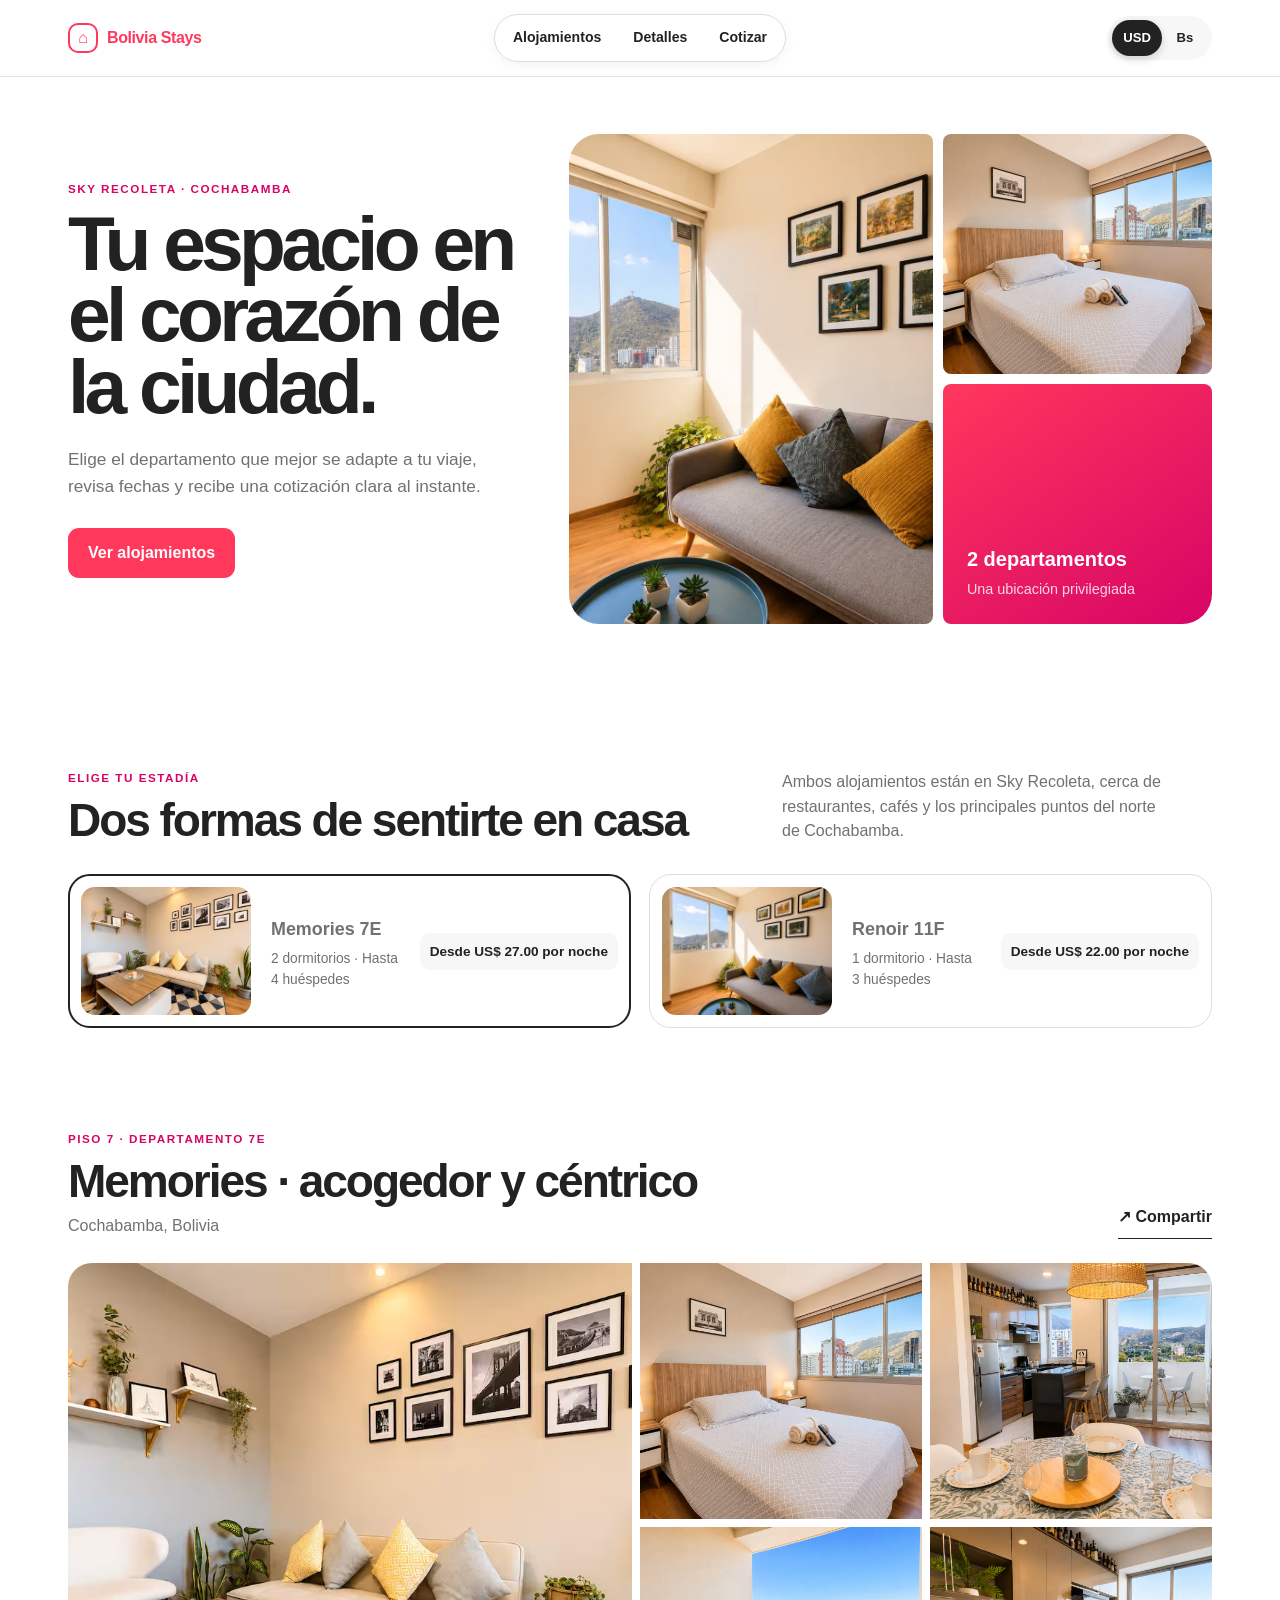
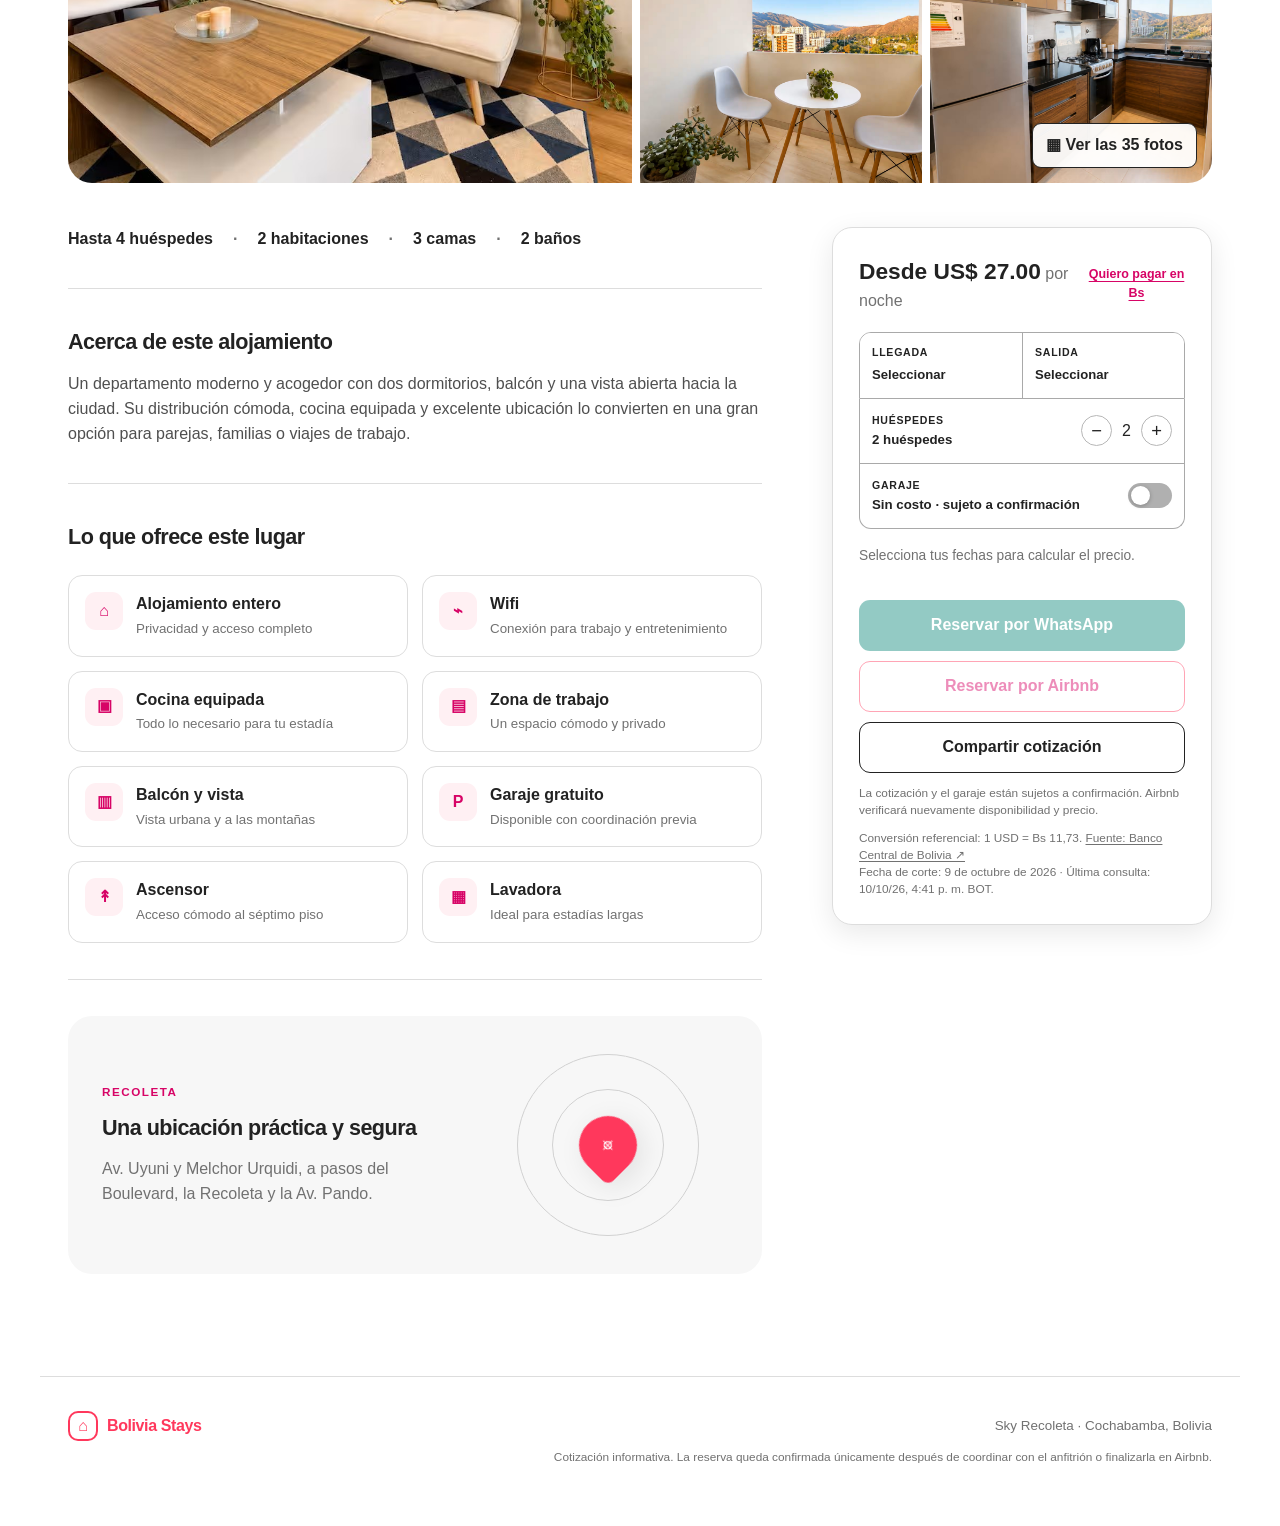
==== reservar/index.html @ 80db9d6a "feat: add public booking and quotation page" ====
<!doctype html>
<html lang="es">
<head>
  <meta charset="UTF-8">
  <meta name="viewport" content="width=device-width, initial-scale=1">
  <meta name="theme-color" content="#ff385c">
  <meta name="description" content="Cotiza tu estadía en Memories 7E o Renoir's 11F, en Sky Recoleta, Cochabamba.">
  <title>Reserva directa · Bolivia Stays</title>
  <link rel="preconnect" href="https://www.airbnb.com.bo">
  <link rel="stylesheet" href="styles.css">
  <script src="properties.js" defer></script>
  <script src="app.js" defer></script>
</head>
<body>
  <a class="skip-link" href="#main-content">Saltar al contenido</a>

  <header class="site-header">
    <div class="header-inner">
      <a class="brand" href="#top" aria-label="Bolivia Stays, inicio">
        <span class="brand-mark" aria-hidden="true">⌂</span>
        <span>Bolivia Stays</span>
      </a>
      <nav class="main-nav" aria-label="Navegación principal">
        <a href="#alojamientos">Alojamientos</a>
        <a href="#detalles">Detalles</a>
        <a href="#reservar">Cotizar</a>
      </nav>
      <div class="currency-switcher" role="group" aria-label="Moneda">
        <button type="button" class="currency-btn is-active" data-currency="USD" aria-pressed="true">USD</button>
        <button type="button" class="currency-btn" data-currency="BOB" aria-pressed="false">Bs</button>
      </div>
    </div>
  </header>

  <main id="main-content">
    <section class="hero" id="top">
      <div class="hero-copy">
        <p class="eyebrow">Sky Recoleta · Cochabamba</p>
        <h1>Tu espacio en el corazón de la ciudad.</h1>
        <p class="hero-text">Elige el departamento que mejor se adapte a tu viaje, revisa fechas y recibe una cotización clara al instante.</p>
        <a class="button primary" href="#alojamientos">Ver alojamientos</a>
      </div>
      <div class="hero-collage" aria-label="Fotografías de los departamentos">
        <img src="assets/11f/Sala%201.jpg" alt="Sala luminosa del apartamento Renoir 11F">
        <img src="assets/7e/Suite%206.jpg" alt="Dormitorio principal del departamento Memories 7E">
        <div class="hero-note"><strong>2 departamentos</strong><span>Una ubicación privilegiada</span></div>
      </div>
    </section>

    <section class="section" id="alojamientos">
      <div class="section-heading">
        <div><p class="eyebrow">Elige tu estadía</p><h2>Dos formas de sentirte en casa</h2></div>
        <p>Ambos alojamientos están en Sky Recoleta, cerca de restaurantes, cafés y los principales puntos del norte de Cochabamba.</p>
      </div>
      <div class="property-selector" role="tablist" aria-label="Departamentos"></div>
    </section>

    <section class="section listing" id="detalles">
      <div class="listing-heading">
        <div>
          <p class="eyebrow property-kicker"></p>
          <h2 class="property-name"></h2>
          <p class="property-location">Cochabamba, Bolivia</p>
        </div>
        <button class="share-link" type="button" data-action="share">↗ Compartir</button>
      </div>

      <div class="photo-mosaic" aria-label="Galería del departamento"></div>

      <div class="listing-layout">
        <div class="listing-content">
          <div class="fact-line" aria-label="Resumen del alojamiento"></div>
          <hr>
          <section class="description-block">
            <h3>Acerca de este alojamiento</h3>
            <p class="property-description"></p>
          </section>
          <hr>
          <section>
            <h3>Lo que ofrece este lugar</h3>
            <div class="amenities-grid"></div>
          </section>
          <hr>
          <section class="location-card">
            <div><p class="eyebrow">Recoleta</p><h3>Una ubicación práctica y segura</h3><p>Av. Uyuni y Melchor Urquidi, a pasos del Boulevard, la Recoleta y la Av. Pando.</p></div>
            <div class="location-orbit" aria-hidden="true"><span>⌖</span></div>
          </section>
        </div>

        <aside class="booking-card" id="reservar" aria-label="Cotizador de reserva">
          <div class="price-lead">
            <div><strong class="night-price"></strong><span> por noche</span></div>
            <button type="button" class="currency-quick" data-action="currency-bob">Quiero pagar en Bs</button>
          </div>
          <div class="date-fields">
            <button type="button" class="field-button" data-action="open-calendar" data-date-target="checkin"><small>Llegada</small><strong id="checkin-label">Seleccionar</strong></button>
            <button type="button" class="field-button" data-action="open-calendar" data-date-target="checkout"><small>Salida</small><strong id="checkout-label">Seleccionar</strong></button>
          </div>
          <div class="guest-field">
            <div><small>Huéspedes</small><strong id="guest-label">2 huéspedes</strong></div>
            <div class="stepper" aria-label="Cantidad de huéspedes">
              <button type="button" data-action="guest-minus" aria-label="Quitar huésped">−</button>
              <span id="guest-count">2</span>
              <button type="button" data-action="guest-plus" aria-label="Añadir huésped">+</button>
            </div>
          </div>
          <label class="parking-field"><span><small>Garaje</small><strong>Sin costo · sujeto a confirmación</strong></span><input id="parking" type="checkbox"><span class="toggle" aria-hidden="true"></span></label>

          <div class="quote-status" role="status">Selecciona tus fechas para calcular el precio.</div>
          <div class="discounts" aria-live="polite"></div>
          <div class="price-breakdown" hidden></div>
          <div class="action-stack">
            <a class="button whatsapp disabled" data-action="whatsapp" aria-disabled="true">Reservar por WhatsApp</a>
            <a class="button airbnb disabled" data-action="airbnb" aria-disabled="true">Reservar por Airbnb</a>
            <button class="button secondary" type="button" data-action="share">Compartir cotización</button>
          </div>
          <p class="booking-note">La cotización y el garaje están sujetos a confirmación. Airbnb verificará nuevamente disponibilidad y precio.</p>
          <div class="exchange-note" aria-live="polite"></div>
        </aside>
      </div>
    </section>
  </main>

  <footer>
    <a class="brand" href="#top"><span class="brand-mark" aria-hidden="true">⌂</span><span>Bolivia Stays</span></a>
    <p>Sky Recoleta · Cochabamba, Bolivia</p>
    <p class="privacy-note">Cotización informativa. La reserva queda confirmada únicamente después de coordinar con el anfitrión o finalizarla en Airbnb.</p>
  </footer>

  <dialog id="calendar-dialog" class="modal calendar-modal" aria-labelledby="calendar-title">
    <div class="modal-header"><div><p class="eyebrow">Selecciona fechas</p><h2 id="calendar-title">Tu estadía</h2></div><button type="button" class="icon-button" data-action="close-calendar" aria-label="Cerrar">×</button></div>
    <p class="calendar-instruction" id="calendar-availability">Elige llegada y salida.</p>
    <div class="calendar-toolbar"><button type="button" class="icon-button" data-action="calendar-prev" aria-label="Mes anterior">←</button><strong id="calendar-range-label"></strong><button type="button" class="icon-button" data-action="calendar-next" aria-label="Mes siguiente">→</button></div>
    <div class="calendars"></div>
    <div class="calendar-footer"><span><i class="legend-dot blocked"></i> No disponible</span><button class="button primary small" type="button" data-action="close-calendar">Listo</button></div>
  </dialog>

  <dialog id="gallery-dialog" class="modal gallery-modal" aria-labelledby="gallery-title">
    <div class="modal-header sticky"><div><p class="eyebrow">Galería</p><h2 id="gallery-title"></h2></div><button type="button" class="icon-button" data-action="close-gallery" aria-label="Cerrar">×</button></div>
    <div class="gallery-grid"></div>
  </dialog>

  <div class="toast" role="status" aria-live="polite"></div>
</body>
</html>
---- reservar/styles.css ----
:root {
  --coral: #ff385c;
  --coral-dark: #d70466;
  --ink: #222222;
  --muted: #717171;
  --line: #dddddd;
  --soft: #f7f7f7;
  --white: #ffffff;
  --green: #128c7e;
  --shadow: 0 8px 28px rgba(0, 0, 0, .09);
  --shadow-strong: 0 18px 55px rgba(0, 0, 0, .16);
  --radius: 18px;
  color: var(--ink);
  background: var(--white);
  font-family: "Avenir Next", Avenir, "Segoe UI", Helvetica, Arial, sans-serif;
  scroll-behavior: smooth;
}

* { box-sizing: border-box; }
body { margin: 0; min-width: 320px; font-size: 16px; line-height: 1.55; }
button, a, input { font: inherit; }
button { color: inherit; }
a { color: inherit; }
img { display: block; max-width: 100%; }
h1, h2, h3, p { text-wrap: pretty; }
h1 { max-width: 720px; margin: 0; font-size: clamp(2.8rem, 6vw, 5.7rem); line-height: .93; letter-spacing: -.062em; }
h2 { margin: 0; font-size: clamp(2rem, 3.6vw, 3.25rem); line-height: 1.02; letter-spacing: -.045em; }
h3 { margin: 0; font-size: 1.35rem; letter-spacing: -.025em; }
hr { margin: 36px 0; border: 0; border-top: 1px solid var(--line); }

.skip-link { position: fixed; left: 1rem; top: -5rem; z-index: 200; padding: .7rem 1rem; border-radius: 9px; background: var(--ink); color: white; }
.skip-link:focus { top: 1rem; }
.site-header { position: sticky; top: 0; z-index: 80; border-bottom: 1px solid rgba(221,221,221,.85); background: rgba(255,255,255,.94); backdrop-filter: blur(16px); }
.header-inner { max-width: 1200px; min-height: 76px; margin: auto; padding: 0 28px; display: grid; grid-template-columns: 1fr auto 1fr; align-items: center; gap: 24px; }
.brand { display: inline-flex; width: fit-content; align-items: center; gap: 9px; color: var(--coral); text-decoration: none; font-weight: 850; letter-spacing: -.025em; }
.brand-mark { display: grid; place-items: center; width: 30px; height: 30px; border: 2px solid currentColor; border-radius: 10px; font-size: 1rem; }
.main-nav { display: flex; gap: 6px; padding: 5px; border: 1px solid var(--line); border-radius: 999px; box-shadow: 0 3px 12px rgba(0,0,0,.05); }
.main-nav a { padding: 7px 13px; border-radius: 999px; text-decoration: none; font-size: .88rem; font-weight: 700; }
.main-nav a:hover { background: var(--soft); }
.currency-switcher { justify-self: end; display: flex; padding: 4px; border-radius: 999px; background: var(--soft); }
.currency-btn { min-width: 46px; height: 36px; padding: 0 11px; border: 0; border-radius: 999px; background: transparent; cursor: pointer; font-size: .82rem; font-weight: 800; }
.currency-btn.is-active { background: var(--ink); color: white; box-shadow: 0 3px 9px rgba(0,0,0,.16); }

.hero, .section { max-width: 1200px; margin: auto; padding-left: 28px; padding-right: 28px; }
.hero { min-height: 620px; display: grid; grid-template-columns: .82fr 1.18fr; align-items: center; gap: 54px; padding-top: 56px; padding-bottom: 72px; }
.eyebrow { margin: 0 0 10px; color: var(--coral-dark); text-transform: uppercase; letter-spacing: .13em; font-size: .73rem; font-weight: 850; }
.hero-text { max-width: 590px; margin: 24px 0 28px; color: var(--muted); font-size: 1.08rem; }
.hero-collage { min-height: 490px; display: grid; grid-template-columns: 1.15fr .85fr; grid-template-rows: 1fr 1fr; gap: 10px; position: relative; }
.hero-collage img { width: 100%; height: 100%; object-fit: cover; }
.hero-collage img:first-child { grid-row: 1 / 3; border-radius: 30px 8px 8px 30px; }
.hero-collage img:nth-child(2) { border-radius: 8px 30px 8px 8px; }
.hero-note { display: flex; flex-direction: column; justify-content: flex-end; padding: 24px; border-radius: 8px 8px 30px 8px; background: linear-gradient(145deg, var(--coral), var(--coral-dark)); color: white; }
.hero-note strong { font-size: 1.25rem; }
.hero-note span { margin-top: 3px; opacity: .82; font-size: .9rem; }

.button { display: inline-flex; align-items: center; justify-content: center; min-height: 48px; padding: 12px 19px; border: 1px solid transparent; border-radius: 11px; text-decoration: none; cursor: pointer; font-weight: 800; transition: transform .18s ease, box-shadow .18s ease, opacity .18s ease; }
.button:hover:not(.disabled) { transform: translateY(-1px); box-shadow: 0 7px 20px rgba(0,0,0,.12); }
.button.primary { background: var(--coral); color: white; }
.button.secondary { border-color: var(--ink); background: white; color: var(--ink); }
.button.small { min-height: 42px; padding: 9px 17px; }
.button.whatsapp { background: var(--green); color: white; }
.button.airbnb { border-color: var(--coral); background: white; color: var(--coral-dark); }
.button.disabled { opacity: .45; pointer-events: none; }

.section { padding-top: 72px; padding-bottom: 72px; }
.section-heading { display: flex; justify-content: space-between; align-items: end; gap: 44px; margin-bottom: 30px; }
.section-heading > p { max-width: 430px; margin: 0; color: var(--muted); }
.property-selector { display: grid; grid-template-columns: repeat(2, 1fr); gap: 18px; }
.property-card { display: grid; grid-template-columns: 170px 1fr auto; align-items: center; gap: 20px; padding: 12px; border: 1px solid var(--line); border-radius: 22px; background: white; text-align: left; cursor: pointer; transition: border-color .18s, box-shadow .18s, transform .18s; }
.property-card:hover { transform: translateY(-2px); box-shadow: var(--shadow); }
.property-card.is-active { border: 2px solid var(--ink); padding: 11px; }
.property-card img { width: 170px; height: 128px; border-radius: 14px; object-fit: cover; }
.property-card strong, .property-card span { display: block; }
.property-card strong { font-size: 1.12rem; }
.property-card span { margin-top: 4px; color: var(--muted); font-size: .86rem; }
.property-card b { padding: 8px 10px; border-radius: 10px; background: var(--soft); font-size: .85rem; white-space: nowrap; }

.listing { padding-top: 30px; }
.listing-heading { display: flex; justify-content: space-between; align-items: end; gap: 24px; margin-bottom: 24px; }
.property-location { margin: 9px 0 0; color: var(--muted); }
.share-link { padding: 8px 0; border: 0; border-bottom: 1px solid var(--ink); background: transparent; cursor: pointer; font-weight: 750; }
.photo-mosaic { height: 520px; display: grid; grid-template-columns: 2fr 1fr 1fr; grid-template-rows: 1fr 1fr; gap: 8px; border-radius: 24px; overflow: hidden; }
.photo-button { position: relative; padding: 0; border: 0; overflow: hidden; cursor: pointer; background: var(--soft); }
.photo-button:first-child { grid-row: 1 / 3; }
.photo-button img { width: 100%; height: 100%; object-fit: cover; transition: transform .35s ease, filter .25s; }
.photo-button:hover img { transform: scale(1.025); filter: brightness(.92); }
.show-all { position: absolute; right: 15px; bottom: 15px; z-index: 2; padding: 9px 13px; border: 1px solid var(--ink); border-radius: 9px; background: rgba(255,255,255,.94); font-weight: 800; box-shadow: 0 3px 12px rgba(0,0,0,.1); }
.listing-layout { display: grid; grid-template-columns: minmax(0, 1fr) 380px; gap: 70px; align-items: start; margin-top: 44px; }
.fact-line { display: flex; flex-wrap: wrap; gap: 8px 20px; font-weight: 650; }
.fact-line span:not(:last-child)::after { content: "·"; margin-left: 20px; color: var(--muted); }
.description-block p { max-width: 760px; margin: 14px 0 0; color: #4f4f4f; }
.amenities-grid { display: grid; grid-template-columns: repeat(2, 1fr); gap: 14px; margin-top: 22px; }
.amenity { display: flex; gap: 13px; align-items: flex-start; padding: 16px; border: 1px solid var(--line); border-radius: 14px; }
.amenity-icon { flex: 0 0 38px; height: 38px; display: grid; place-items: center; border-radius: 11px; background: #fff0f3; color: var(--coral-dark); font-weight: 900; }
.amenity strong, .amenity small { display: block; }
.amenity small { margin-top: 2px; color: var(--muted); }
.location-card { min-height: 250px; display: grid; grid-template-columns: 1fr 240px; align-items: center; gap: 25px; padding: 34px; border-radius: 24px; background: var(--soft); overflow: hidden; }
.location-card p:not(.eyebrow) { max-width: 550px; margin: 12px 0 0; color: var(--muted); }
.location-orbit { position: relative; height: 190px; display: grid; place-items: center; }
.location-orbit::before, .location-orbit::after { content: ""; position: absolute; border: 1px solid #d1d1d1; border-radius: 50%; }
.location-orbit::before { width: 180px; height: 180px; }
.location-orbit::after { width: 110px; height: 110px; }
.location-orbit span { z-index: 1; display: grid; place-items: center; width: 58px; height: 58px; border-radius: 50% 50% 50% 8px; transform: rotate(-45deg); background: var(--coral); color: white; font-size: 1.5rem; box-shadow: var(--shadow); }

.booking-card { position: sticky; top: 102px; padding: 26px; border: 1px solid var(--line); border-radius: 20px; background: white; box-shadow: var(--shadow); }
.price-lead { display: flex; justify-content: space-between; align-items: center; gap: 12px; margin-bottom: 18px; }
.price-lead strong { font-size: 1.42rem; }
.price-lead span { color: var(--muted); }
.currency-quick { padding: 0; border: 0; background: transparent; color: var(--coral-dark); cursor: pointer; font: inherit; font-size: .78rem; font-weight: 800; text-decoration: underline; text-underline-offset: 3px; }
.currency-quick:hover { color: var(--ink); }
.date-fields { display: grid; grid-template-columns: 1fr 1fr; border: 1px solid #a9a9a9; border-radius: 12px 12px 0 0; overflow: hidden; }
.field-button { min-height: 65px; padding: 10px 12px; border: 0; background: white; text-align: left; cursor: pointer; }
.field-button + .field-button { border-left: 1px solid #a9a9a9; }
.field-button:hover { background: var(--soft); }
.field-button small, .guest-field small, .parking-field small { display: block; margin-bottom: 2px; text-transform: uppercase; letter-spacing: .07em; font-size: .66rem; font-weight: 850; }
.field-button strong { font-size: .82rem; }
.guest-field, .parking-field { min-height: 65px; display: flex; align-items: center; justify-content: space-between; gap: 14px; padding: 10px 12px; border: 1px solid #a9a9a9; border-top: 0; }
.guest-field strong, .parking-field strong { display: block; font-size: .83rem; }
.stepper { display: flex; align-items: center; gap: 10px; }
.stepper button { width: 31px; height: 31px; display: grid; place-items: center; padding: 0; border: 1px solid #b7b7b7; border-radius: 50%; background: white; cursor: pointer; font-size: 1.15rem; }
.parking-field { border-radius: 0 0 12px 12px; cursor: pointer; }
.parking-field input { position: absolute; opacity: 0; pointer-events: none; }
.toggle { position: relative; flex: 0 0 44px; height: 25px; border-radius: 999px; background: #b0b0b0; transition: background .2s; }
.toggle::after { content: ""; position: absolute; width: 19px; height: 19px; left: 3px; top: 3px; border-radius: 50%; background: white; transition: transform .2s; box-shadow: 0 1px 4px rgba(0,0,0,.25); }
.parking-field input:checked + .toggle { background: var(--ink); }
.parking-field input:checked + .toggle::after { transform: translateX(19px); }
.quote-status { margin: 16px 0; color: var(--muted); font-size: .86rem; }
.quote-status.error { color: #b3261e; font-weight: 700; }
.discounts { display: flex; flex-wrap: wrap; gap: 7px; margin: 12px 0; }
.discount-badge { padding: 5px 9px; border-radius: 999px; background: #e8f5ee; color: #0c714f; font-size: .76rem; font-weight: 850; }
.price-breakdown { padding: 15px 0; border-top: 1px solid var(--line); border-bottom: 1px solid var(--line); }
.price-row { display: flex; justify-content: space-between; gap: 16px; margin: 8px 0; font-size: .9rem; }
.price-row.discount { color: #0c714f; }
.price-row.total { margin-top: 14px; padding-top: 13px; border-top: 1px solid var(--line); font-size: 1rem; font-weight: 850; }
.whatsapp-saving { margin-top: 13px; padding: 10px 12px; border: 1px solid #b9e5d1; border-radius: 12px; background: #f1fbf6; }
.whatsapp-saving .price-row { margin: 4px 0; }
.price-row.whatsapp-total { color: #086645; font-size: 1rem; font-weight: 900; }
.long-stay-note { margin: 13px 0 0; color: var(--ink); font-size: .8rem; line-height: 1.42; }
.old-total { margin-right: 6px; color: var(--muted); text-decoration: line-through; font-weight: 500; }
.action-stack { display: grid; gap: 10px; margin-top: 18px; }
.booking-note, .exchange-note { margin: 12px 0 0; color: var(--muted); font-size: .74rem; line-height: 1.42; }
.exchange-note a { text-underline-offset: 2px; }

footer { max-width: 1200px; margin: 30px auto 0; padding: 34px 28px 60px; display: grid; grid-template-columns: 1fr auto; gap: 7px 24px; align-items: center; border-top: 1px solid var(--line); }
footer p { margin: 0; color: var(--muted); text-align: right; font-size: .84rem; }
.privacy-note { grid-column: 1 / -1; max-width: 760px; justify-self: end; font-size: .74rem; }

.modal { width: min(1000px, calc(100vw - 32px)); max-height: calc(100vh - 32px); padding: 0; border: 0; border-radius: 22px; background: white; box-shadow: var(--shadow-strong); }
.modal::backdrop { background: rgba(0,0,0,.48); backdrop-filter: blur(3px); }
.modal-header { display: flex; justify-content: space-between; align-items: center; gap: 20px; padding: 22px 24px 15px; background: white; }
.modal-header.sticky { position: sticky; top: 0; z-index: 3; border-bottom: 1px solid var(--line); }
.modal-header h2 { font-size: 1.7rem; }
.icon-button { width: 42px; height: 42px; display: grid; place-items: center; border: 1px solid var(--line); border-radius: 50%; background: white; cursor: pointer; font-size: 1.35rem; }
.calendar-modal { max-width: 900px; }
.calendar-instruction { margin: 0; padding: 0 24px; color: var(--muted); }
.calendar-instruction.is-warning { color: #8a4b08; }
.calendar-toolbar { display: flex; justify-content: space-between; align-items: center; padding: 18px 24px 8px; }
.calendars { display: grid; grid-template-columns: repeat(2, 1fr); gap: 28px; padding: 12px 24px 22px; }
.month h3 { margin-bottom: 12px; text-align: center; font-size: 1rem; }
.weekdays, .days { display: grid; grid-template-columns: repeat(7, 1fr); gap: 3px; }
.weekdays span { padding: 5px 0; color: var(--muted); text-align: center; font-size: .72rem; font-weight: 750; }
.day { aspect-ratio: 1; display: grid; place-items: center; padding: 0; border: 0; border-radius: 50%; background: transparent; cursor: pointer; font-size: .85rem; }
.day:hover:not(:disabled) { outline: 1px solid var(--ink); }
.day:disabled { color: #c8c8c8; cursor: not-allowed; text-decoration: line-through; }
.day.in-range { border-radius: 0; background: #fff0f3; }
.day.selected { border-radius: 50%; background: var(--ink); color: white; font-weight: 850; }
.day.empty { pointer-events: none; }
.calendar-footer { display: flex; justify-content: space-between; align-items: center; padding: 15px 24px 22px; border-top: 1px solid var(--line); }
.calendar-footer span { display: inline-flex; align-items: center; gap: 7px; color: var(--muted); font-size: .8rem; }
.legend-dot { width: 14px; height: 14px; display: inline-block; border-radius: 50%; background: #d8d8d8; }
.gallery-modal { width: min(1120px, calc(100vw - 32px)); }
.gallery-grid { columns: 2; column-gap: 12px; padding: 18px; }
.gallery-grid figure { margin: 0 0 12px; break-inside: avoid; overflow: hidden; border-radius: 12px; background: var(--soft); }
.gallery-grid img { width: 100%; height: auto; }
.toast { position: fixed; left: 50%; bottom: 28px; z-index: 300; transform: translate(-50%, 20px); padding: 11px 16px; border-radius: 999px; background: var(--ink); color: white; opacity: 0; pointer-events: none; transition: opacity .2s, transform .2s; box-shadow: var(--shadow); font-size: .85rem; font-weight: 750; }
.toast.show { opacity: 1; transform: translate(-50%, 0); }

@media (max-width: 980px) {
  .header-inner { grid-template-columns: 1fr auto; }
  .main-nav { display: none; }
  .hero { min-height: 0; grid-template-columns: 1fr; gap: 35px; }
  .hero-copy { max-width: 760px; }
  .property-card { grid-template-columns: 130px 1fr; }
  .property-card img { width: 130px; height: 110px; }
  .property-card b { display: none; }
  .photo-mosaic { height: 430px; }
  .listing-layout { grid-template-columns: 1fr 350px; gap: 34px; }
}

@media (max-width: 760px) {
  .header-inner { min-height: 68px; padding: 0 18px; }
  .hero, .section { padding-left: 18px; padding-right: 18px; }
  .hero { padding-top: 38px; padding-bottom: 48px; }
  .hero-collage { min-height: 370px; }
  .section { padding-top: 52px; padding-bottom: 52px; }
  .section-heading { display: block; }
  .section-heading > p { margin-top: 13px; }
  .property-selector { grid-template-columns: 1fr; }
  .listing-heading { align-items: start; }
  .photo-mosaic { height: 310px; grid-template-columns: 1fr; grid-template-rows: 1fr; border-radius: 18px; }
  .photo-button:first-child { grid-row: auto; }
  .photo-button:not(:first-child) { display: none; }
  .listing-layout { grid-template-columns: 1fr; margin-top: 30px; }
  .booking-card { position: static; grid-row: 1; }
  .amenities-grid { grid-template-columns: 1fr; }
  .location-card { grid-template-columns: 1fr; }
  .location-orbit { display: none; }
  .calendars { grid-template-columns: 1fr; }
  .month:nth-child(2) { display: none; }
  .gallery-grid { columns: 1; }
  footer { grid-template-columns: 1fr; }
  footer p, .privacy-note { text-align: left; justify-self: start; }
}

@media (max-width: 480px) {
  h1 { font-size: clamp(2.7rem, 15vw, 4rem); }
  .brand > span:last-child { display: none; }
  .hero-collage { min-height: 310px; grid-template-columns: 1.25fr .75fr; }
  .hero-note { padding: 16px; }
  .property-card { grid-template-columns: 105px 1fr; gap: 13px; }
  .property-card img { width: 105px; height: 94px; }
  .booking-card { padding: 20px; }
  .fact-line { display: block; }
  .fact-line span { display: block; margin: 3px 0; }
  .fact-line span::after { display: none; }
  .modal { width: calc(100vw - 16px); max-height: calc(100vh - 16px); border-radius: 17px; }
}
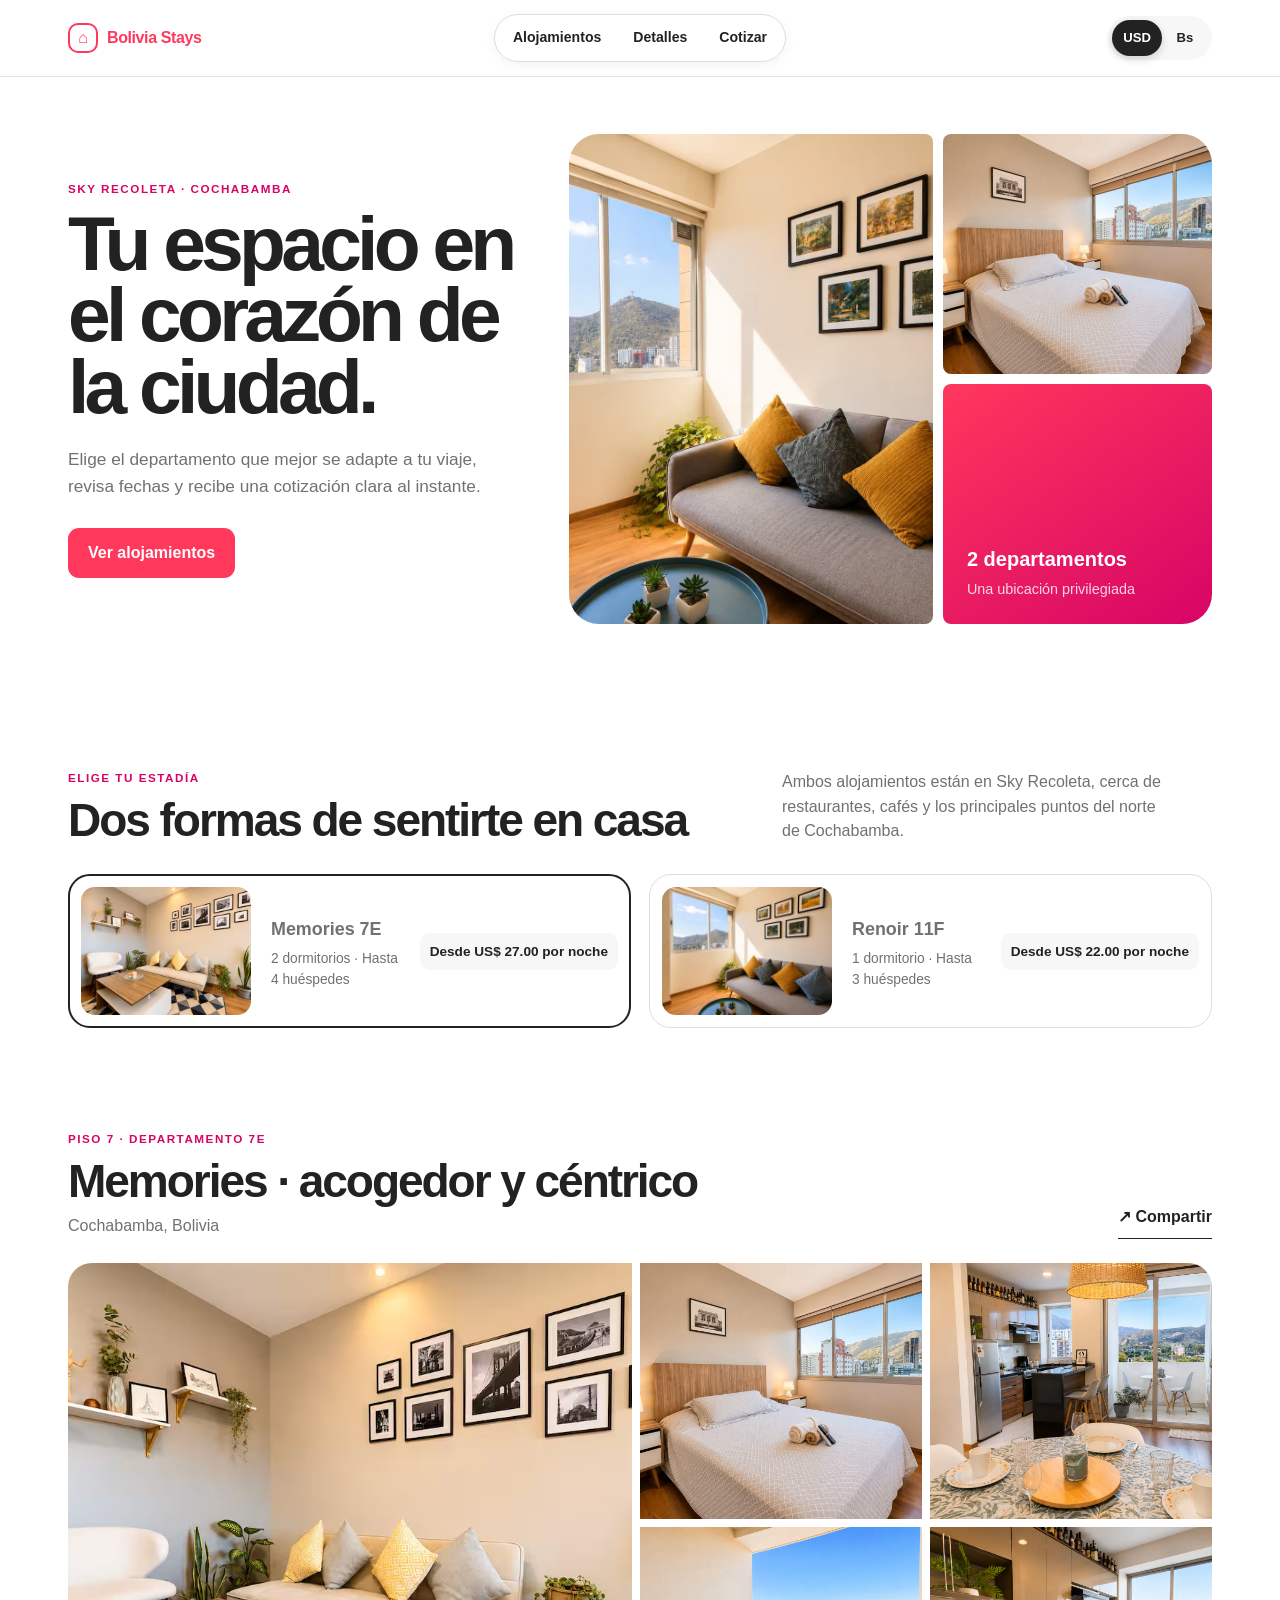
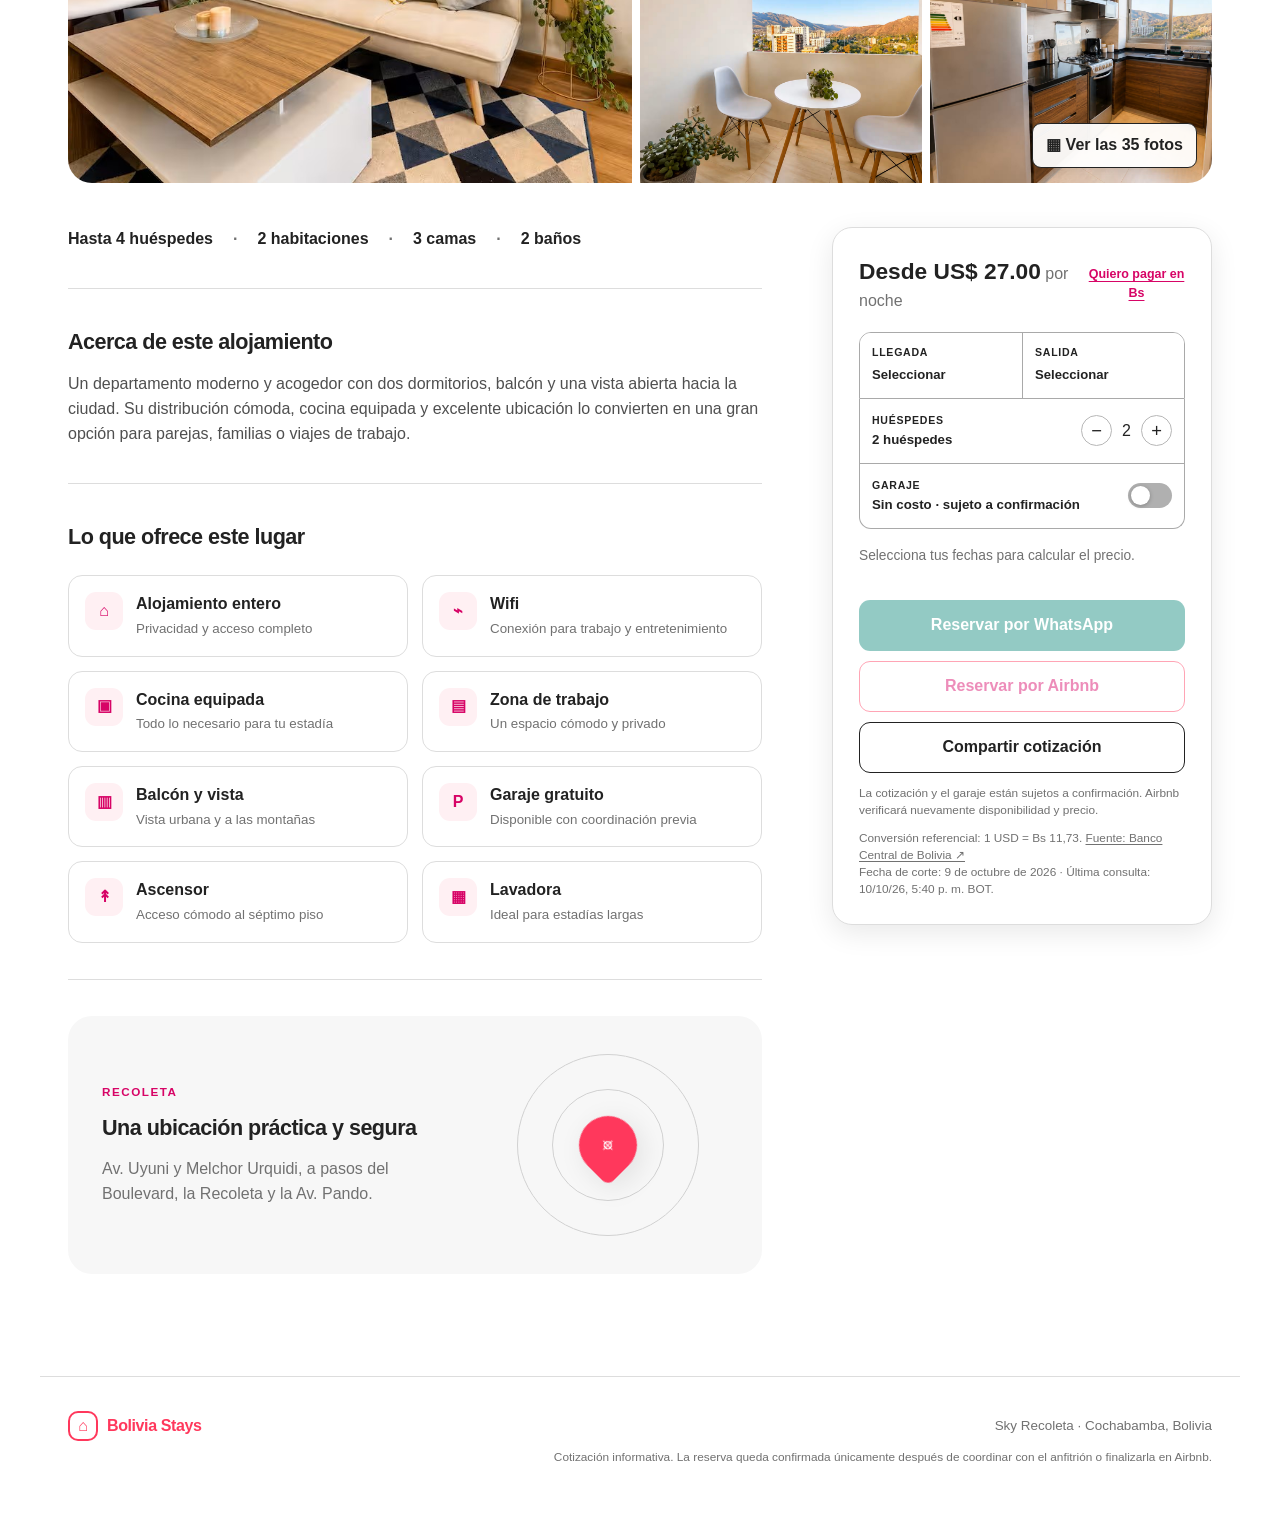
==== commit 13d79ddb: "fix: refresh gallery-link script" ====
--- a/reservar/index.html
+++ b/reservar/index.html
@@ -9,7 +9,7 @@
   <link rel="preconnect" href="https://www.airbnb.com.bo">
   <link rel="stylesheet" href="styles.css">
   <script src="properties.js" defer></script>
-  <script src="app.js" defer></script>
+  <script src="app.js?v=gallery-links-1" defer></script>
 </head>
 <body>
   <a class="skip-link" href="#main-content">Saltar al contenido</a>
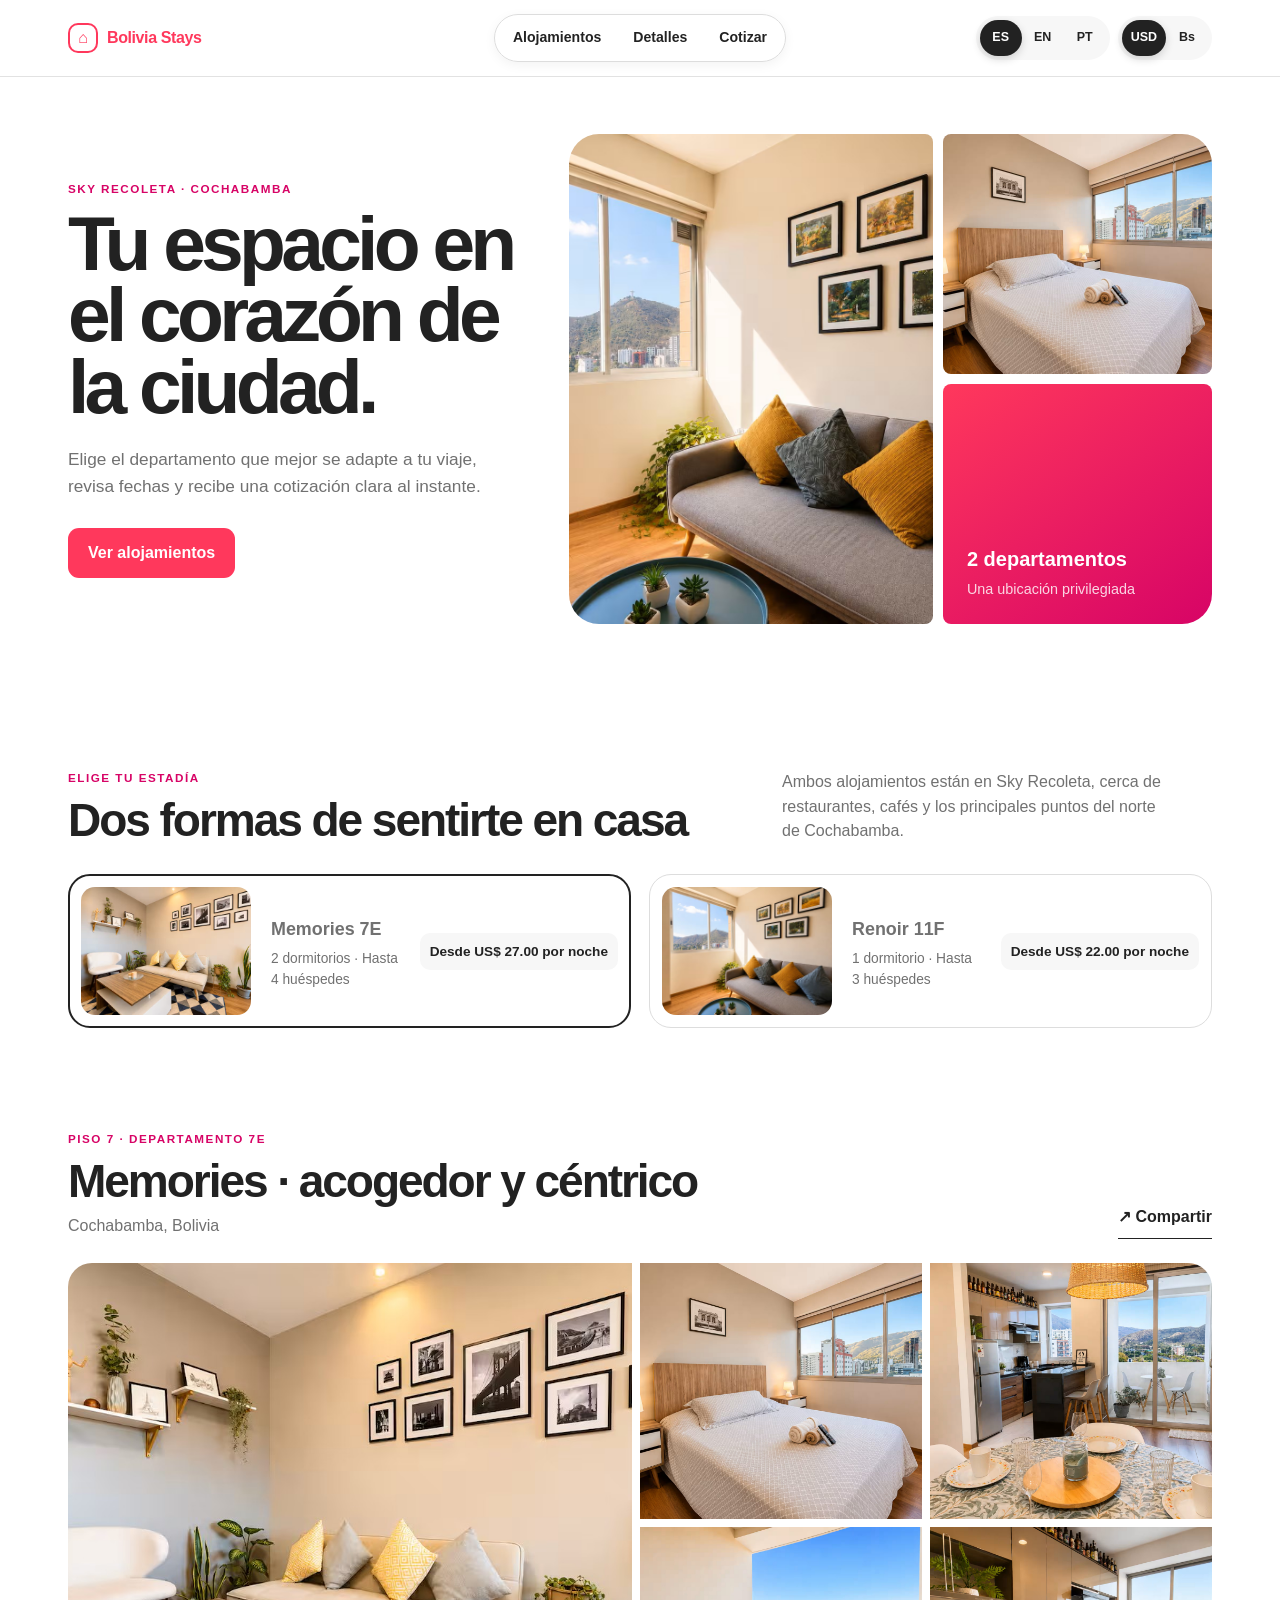
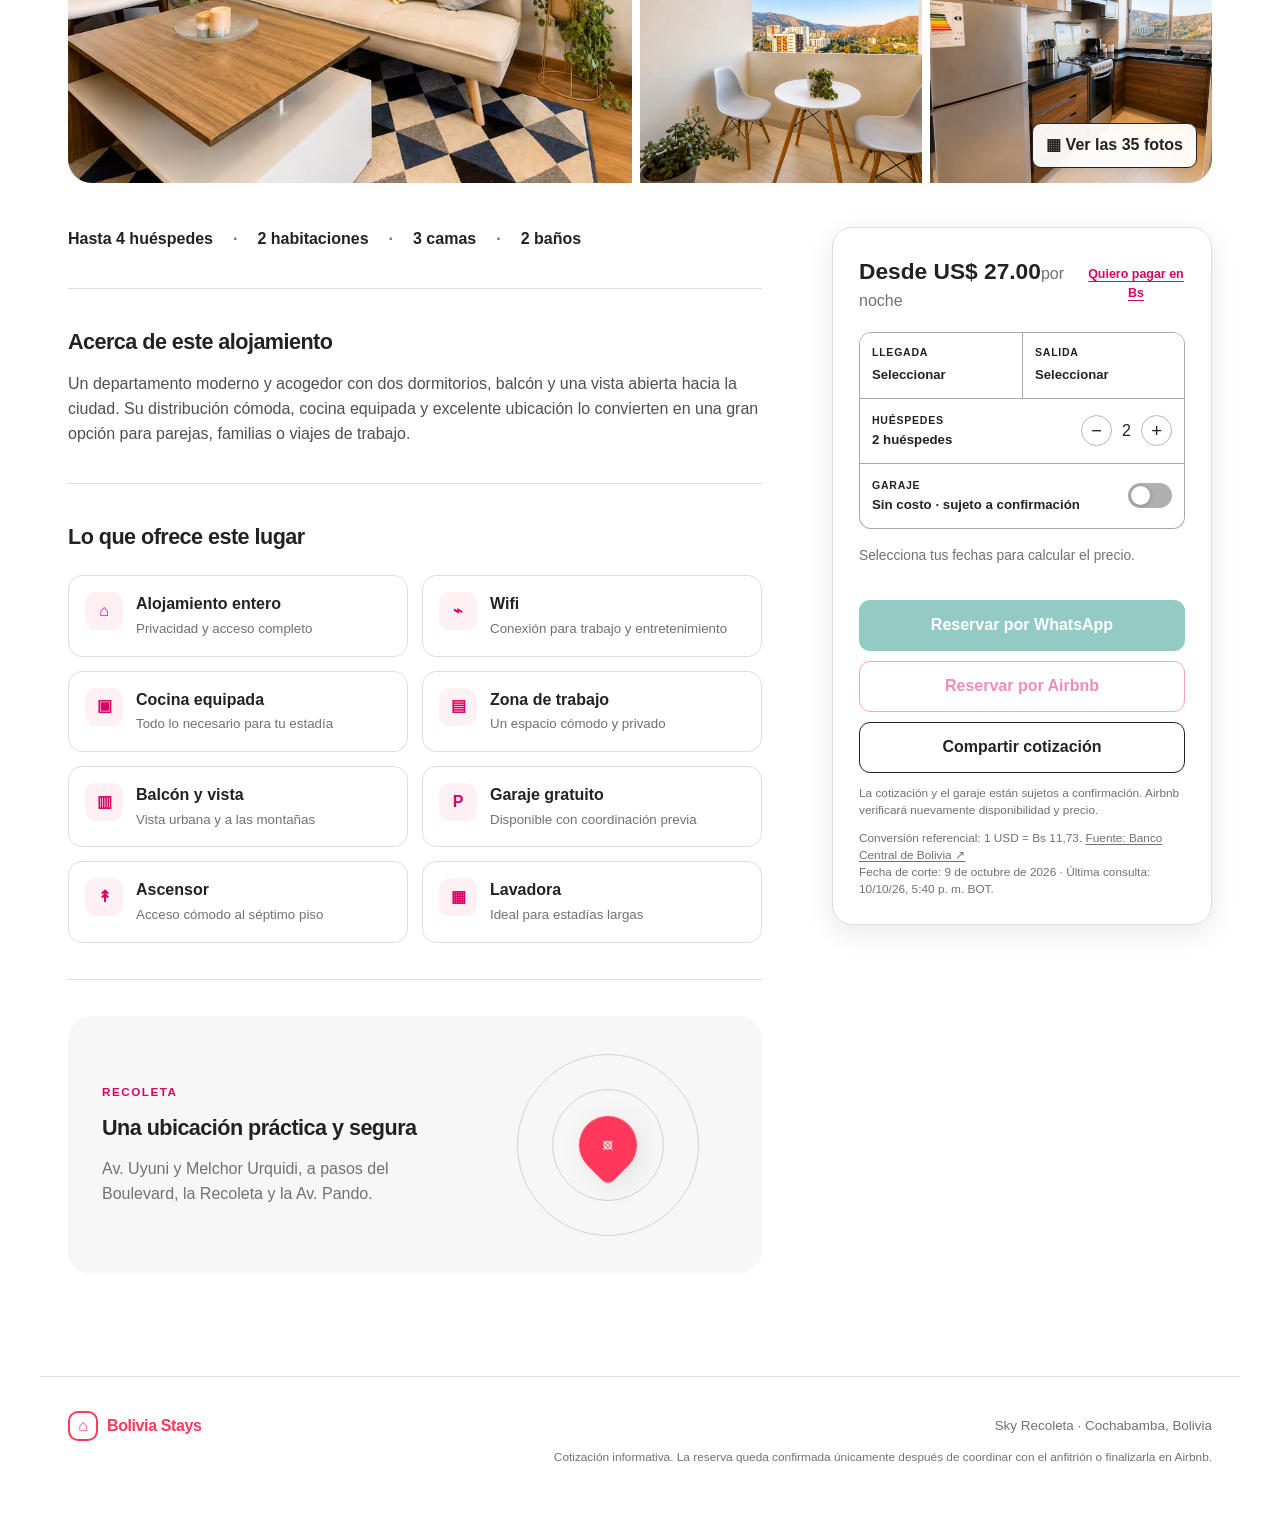
==== commit 66714990: "feat: add English and Portuguese language switcher" ====
--- a/reservar/index.html
+++ b/reservar/index.html
@@ -7,9 +7,9 @@
   <meta name="description" content="Cotiza tu estadía en Memories 7E o Renoir's 11F, en Sky Recoleta, Cochabamba.">
   <title>Reserva directa · Bolivia Stays</title>
   <link rel="preconnect" href="https://www.airbnb.com.bo">
-  <link rel="stylesheet" href="styles.css">
+  <link rel="stylesheet" href="styles.css?v=i18n-1">
   <script src="properties.js" defer></script>
-  <script src="app.js?v=gallery-links-1" defer></script>
+  <script src="app.js?v=i18n-1" defer></script>
 </head>
 <body>
   <a class="skip-link" href="#main-content">Saltar al contenido</a>
@@ -25,9 +25,16 @@
         <a href="#detalles">Detalles</a>
         <a href="#reservar">Cotizar</a>
       </nav>
-      <div class="currency-switcher" role="group" aria-label="Moneda">
-        <button type="button" class="currency-btn is-active" data-currency="USD" aria-pressed="true">USD</button>
-        <button type="button" class="currency-btn" data-currency="BOB" aria-pressed="false">Bs</button>
+      <div class="header-controls">
+        <div class="language-switcher" role="group" aria-label="Idioma">
+          <button type="button" class="language-btn is-active" data-lang="es" aria-pressed="true">ES</button>
+          <button type="button" class="language-btn" data-lang="en" aria-pressed="false">EN</button>
+          <button type="button" class="language-btn" data-lang="pt" aria-pressed="false">PT</button>
+        </div>
+        <div class="currency-switcher" role="group" aria-label="Moneda">
+          <button type="button" class="currency-btn is-active" data-currency="USD" aria-pressed="true">USD</button>
+          <button type="button" class="currency-btn" data-currency="BOB" aria-pressed="false">Bs</button>
+        </div>
       </div>
     </div>
   </header>
--- a/reservar/styles.css
+++ b/reservar/styles.css
@@ -37,9 +37,10 @@
 .main-nav { display: flex; gap: 6px; padding: 5px; border: 1px solid var(--line); border-radius: 999px; box-shadow: 0 3px 12px rgba(0,0,0,.05); }
 .main-nav a { padding: 7px 13px; border-radius: 999px; text-decoration: none; font-size: .88rem; font-weight: 700; }
 .main-nav a:hover { background: var(--soft); }
-.currency-switcher { justify-self: end; display: flex; padding: 4px; border-radius: 999px; background: var(--soft); }
-.currency-btn { min-width: 46px; height: 36px; padding: 0 11px; border: 0; border-radius: 999px; background: transparent; cursor: pointer; font-size: .82rem; font-weight: 800; }
-.currency-btn.is-active { background: var(--ink); color: white; box-shadow: 0 3px 9px rgba(0,0,0,.16); }
+.header-controls { justify-self: end; display: flex; align-items: center; gap: 8px; }
+.currency-switcher, .language-switcher { display: flex; padding: 4px; border-radius: 999px; background: var(--soft); }
+.currency-btn, .language-btn { min-width: 42px; height: 36px; padding: 0 9px; border: 0; border-radius: 999px; background: transparent; cursor: pointer; font-size: .78rem; font-weight: 800; }
+.currency-btn.is-active, .language-btn.is-active { background: var(--ink); color: white; box-shadow: 0 3px 9px rgba(0,0,0,.16); }
 
 .hero, .section { max-width: 1200px; margin: auto; padding-left: 28px; padding-right: 28px; }
 .hero { min-height: 620px; display: grid; grid-template-columns: .82fr 1.18fr; align-items: center; gap: 54px; padding-top: 56px; padding-bottom: 72px; }
@@ -130,6 +131,8 @@
 .discount-badge { padding: 5px 9px; border-radius: 999px; background: #e8f5ee; color: #0c714f; font-size: .76rem; font-weight: 850; }
 .price-breakdown { padding: 15px 0; border-top: 1px solid var(--line); border-bottom: 1px solid var(--line); }
 .price-row { display: flex; justify-content: space-between; gap: 16px; margin: 8px 0; font-size: .9rem; }
+.price-row > span:first-child { min-width: 0; }
+.price-row > span:last-child { flex: 0 0 auto; white-space: nowrap; text-align: right; }
 .price-row.discount { color: #0c714f; }
 .price-row.total { margin-top: 14px; padding-top: 13px; border-top: 1px solid var(--line); font-size: 1rem; font-weight: 850; }
 .whatsapp-saving { margin-top: 13px; padding: 10px 12px; border: 1px solid #b9e5d1; border-radius: 12px; background: #f1fbf6; }
@@ -215,6 +218,9 @@
 @media (max-width: 480px) {
   h1 { font-size: clamp(2.7rem, 15vw, 4rem); }
   .brand > span:last-child { display: none; }
+  .header-inner { gap: 10px; }
+  .header-controls { gap: 5px; }
+  .currency-btn, .language-btn { min-width: 35px; height: 34px; padding: 0 7px; font-size: .72rem; }
   .hero-collage { min-height: 310px; grid-template-columns: 1.25fr .75fr; }
   .hero-note { padding: 16px; }
   .property-card { grid-template-columns: 105px 1fr; gap: 13px; }
